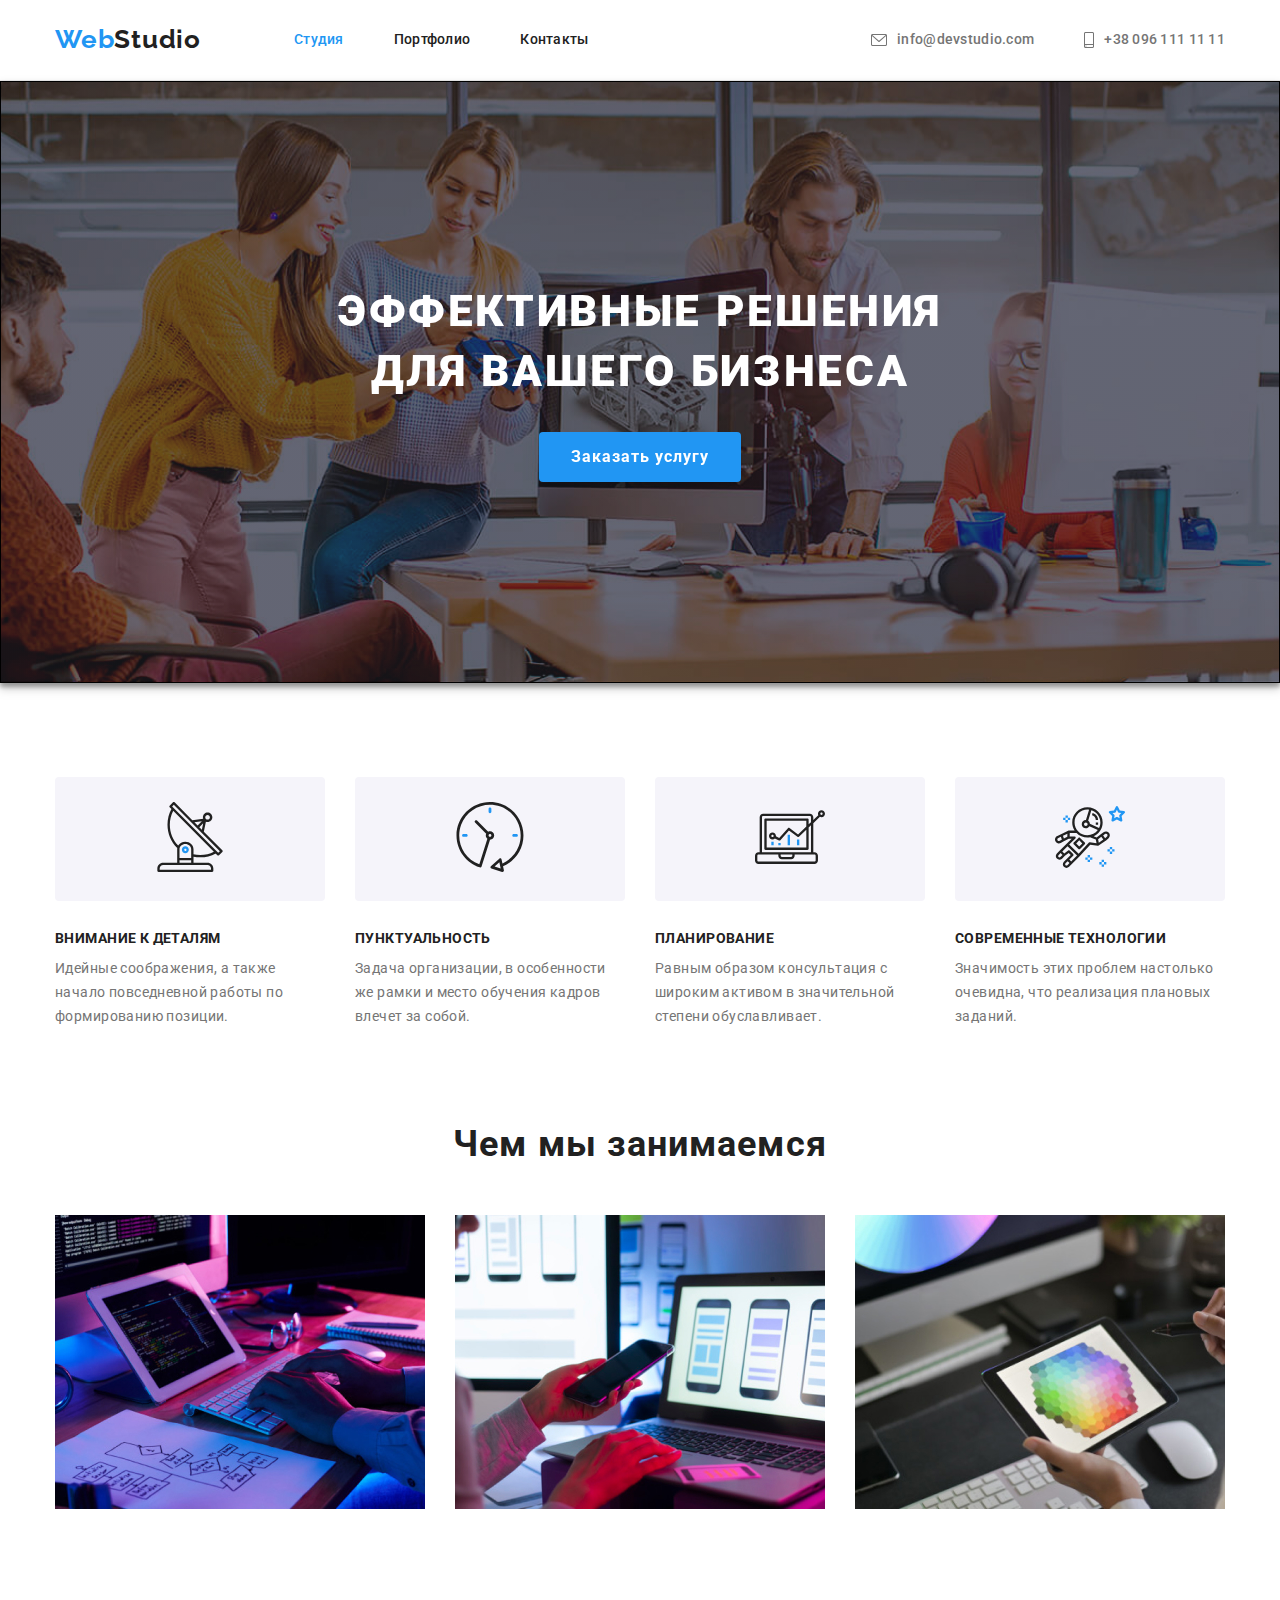
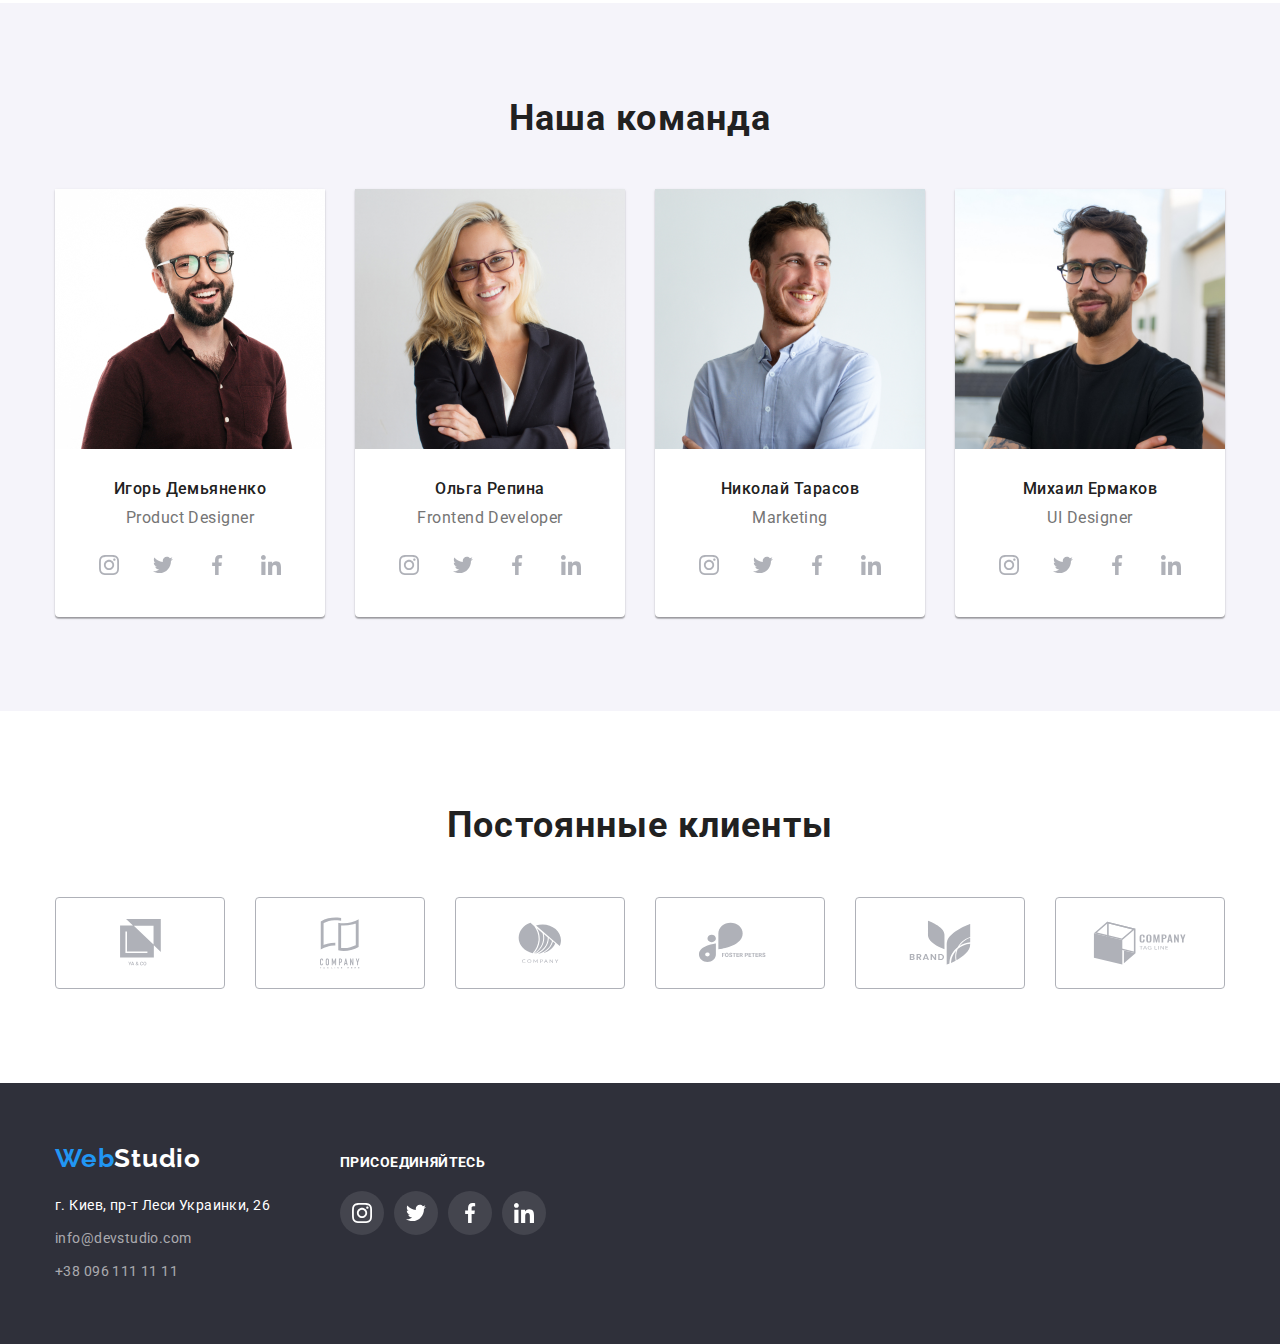
==== index.html @ 2148e3c1 "files from the previous hw" ====
<!DOCTYPE html>
<html lang="ru">
  <head>
    <meta charset="UTF-8" />
    <meta http-equiv="X-UA-Compatible" content="IE=edge" />
    <meta name="viewport" content="width=device-width, initial-scale=1.0" />
    <title>WebStudio</title>
    <link rel="preconnect" href="https://fonts.gstatic.com" />
    <link
      href="https://fonts.googleapis.com/css2?family=Raleway:wght@700&family=Roboto:wght@400;500;700;900&display=swap"
      rel="stylesheet"
    />
    <link
      rel="stylesheet"
      href="https://cdnjs.cloudflare.com/ajax/libs/modern-normalize/1.0.0/modern-normalize.min.css"
    />
    <link rel="stylesheet" href="./css/styles.css" />
  </head>
  <body>
    <!-- header -->
    <header class="page-header">
      <div class="container header-container">
        <a href="./index.html" class="logo">Web<span class="logo-span-header">Studio</span></a>
        <nav class="page-nav">
          <ul class="nav-list list">
            <li class="nav-list-item">
              <a href="./index.html" class="current-page nav-link link">Студия</a>
            </li>
            <li class="nav-list-item">
              <a href="./portfolio.html" class="nav-link link">Портфолио</a>
            </li>
            <li class="nav-list-item"><a href="" class="nav-link link">Контакты</a></li>
          </ul>
        </nav>
        <ul class="header-contacts-list list">
          <li class="header-contacts-list-item">
            <a href="mailto:info@devstudio.com" class="header-contacts-link link">
              <svg class="envelope-icon">
                <use href="./images/icons.svg#icon-envelope"></use>
              </svg>
              info@devstudio.com
            </a>
          </li>
          <li class="header-contacts-list-item">
            <a href="tel:+380961111111" class="header-contacts-link link">
              <svg class="smartphone-icon">
                <use href="./images/icons.svg#icon-smartphone"></use>
              </svg>
              +38 096 111 11 11
            </a>
          </li>
        </ul>
      </div>
    </header>
    <!-- header -->
    <main>
      <!-- HERO section -->
      <section class="hero section">
        <div class="container hero-container">
          <h1 class="hero-title">Эффективные решения для вашего бизнеса</h1>
          <button type="button" class="button hero-button">Заказать услугу</button>
        </div>
      </section>
      <!-- HERO section -->

      <!-- advantages section -->
      <section class="advantages-section section">
        <div class="container advantages-container">
          <h2 class="hidden">Преимущества</h2>
          <ul class="advantages-list list">
            <li class="advantages-list-item">
              <div class="advantages-svg-background">
                <svg class="antenna-icon">
                  <use href="./images/icons.svg#icon-antenna"></use>
                </svg>
              </div>
              <h3 class="advantages-title title">Внимание к деталям</h3>
              <p class="advantages-text text">
                Идейные соображения, а также начало повседневной работы по формированию позиции.
              </p>
            </li>
            <li class="advantages-list-item">
              <div class="advantages-svg-background">
                <svg class="clock-icon">
                  <use href="./images/icons.svg#icon-clock"></use>
                </svg>
              </div>
              <h3 class="advantages-title title">Пунктуальность</h3>
              <p class="advantages-text text">
                Задача организации, в особенности же рамки и место обучения кадров влечет за собой.
              </p>
            </li>
            <li class="advantages-list-item">
              <div class="advantages-svg-background">
                <svg class="diagram-icon">
                  <use href="./images/icons.svg#icon-diagram"></use>
                </svg>
              </div>
              <h3 class="advantages-title title">Планирование</h3>
              <p class="advantages-text text">
                Равным образом консультация с широким активом в значительной степени обуславливает.
              </p>
            </li>
            <li class="advantages-list-item">
              <div class="advantages-svg-background">
                <svg class="astronaut-icon">
                  <use href="./images/icons.svg#icon-astronaut"></use>
                </svg>
              </div>
              <h3 class="advantages-title title">Современные технологии</h3>
              <p class="advantages-text text">
                Значимость этих проблем настолько очевидна, что реализация плановых заданий.
              </p>
            </li>
          </ul>
        </div>
      </section>
      <!-- advantages section -->

      <!-- what are we doing section -->
      <section class="what-are-we-doing-section section">
        <div class="container what-are-we-doing-container">
          <h2 class="what-are-we-doing-title title">Чем мы занимаемся</h2>
          <ul class="what-are-we-doing-list list">
            <li class="what-are-we-doing-list-item">
              <img src="./images/layout.jpg" alt="Разрабатываем макет" width="370" class="image" />
            </li>
            <li class="what-are-we-doing-list-item">
              <img src="./images/layout1.jpg" alt="Адаптируем макет" width="370" class="image" />
            </li>
            <li class="what-are-we-doing-list-item">
              <img src="./images/layout2.jpg" alt="Рисуем макет" width="370" class="image" />
            </li>
          </ul>
        </div>
      </section>
      <!-- what are we doing section -->

      <!-- our team section -->
      <section class="our-team-section section">
        <div class="container our-team-container">
          <h2 class="our-team-title title">Наша команда</h2>
          <ul class="our-team-list list">
            <li class="our-team-list-item">
              <img
                src="./images/ihor.jpg"
                alt="Член команды, Product Designer"
                width="270"
                class="img-team image"
              />

              <div class="our-team-text-container">
                <h3 class="our-team-second-title title">Игорь Демьяненко</h3>
                <p class="our-team-text text">Product Designer</p>
                <ul class="our-team-social-media-list list">
                  <li class="our-team-social-media-list-item">
                    <a href="" class="our-team-social-media-list-link link icon-container">
                      <svg class="our-team-social-media-list-item-icon">
                        <use href="./images/icons.svg#icon-instagram"></use>
                      </svg>
                    </a>
                  </li>
                  <li class="our-team-social-media-list-item">
                    <a href="" class="our-team-social-media-list-link link icon-container">
                      <svg class="our-team-social-media-list-item-icon">
                        <use href="./images/icons.svg#icon-twitter"></use>
                      </svg>
                    </a>
                  </li>
                  <li class="our-team-social-media-list-item">
                    <a href="" class="our-team-social-media-list-link link icon-container">
                      <svg class="our-team-social-media-list-item-icon">
                        <use href="./images/icons.svg#icon-facebook"></use>
                      </svg>
                    </a>
                  </li>
                  <li class="our-team-social-media-list-item">
                    <a href="" class="our-team-social-media-list-link link icon-container">
                      <svg class="our-team-social-media-list-item-icon">
                        <use href="./images/icons.svg#icon-linkedin"></use>
                      </svg>
                    </a>
                  </li>
                </ul>
              </div>
            </li>
            <li class="our-team-list-item">
              <img
                src="./images/olga.jpg"
                alt="Член команды, FrontEnd Developer"
                width="270"
                class="img-team image"
              />

              <div class="our-team-text-container">
                <h3 class="our-team-second-title title">Ольга Репина</h3>
                <p class="our-team-text text">Frontend Developer</p>
                <ul class="our-team-social-media-list list">
                  <li class="our-team-social-media-list-item">
                    <a href="" class="our-team-social-media-list-link link icon-container">
                      <svg class="our-team-social-media-list-item-icon">
                        <use href="./images/icons.svg#icon-instagram"></use>
                      </svg>
                    </a>
                  </li>
                  <li class="our-team-social-media-list-item">
                    <a href="" class="our-team-social-media-list-link link icon-container">
                      <svg class="our-team-social-media-list-item-icon">
                        <use href="./images/icons.svg#icon-twitter"></use>
                      </svg>
                    </a>
                  </li>
                  <li class="our-team-social-media-list-item">
                    <a href="" class="our-team-social-media-list-link link icon-container">
                      <svg class="our-team-social-media-list-item-icon">
                        <use href="./images/icons.svg#icon-facebook"></use>
                      </svg>
                    </a>
                  </li>
                  <li class="our-team-social-media-list-item">
                    <a href="" class="our-team-social-media-list-link link icon-container">
                      <svg class="our-team-social-media-list-item-icon">
                        <use href="./images/icons.svg#icon-linkedin"></use>
                      </svg>
                    </a>
                  </li>
                </ul>
              </div>
            </li>
            <li class="our-team-list-item">
              <img
                src="./images/nikolay.jpg"
                alt="Член команды, Marketing"
                width="270"
                class="img-team image"
              />

              <div class="our-team-text-container">
                <h3 class="our-team-second-title title">Николай Тарасов</h3>
                <p class="our-team-text text">Marketing</p>
                <ul class="our-team-social-media-list list">
                  <li class="our-team-social-media-list-item">
                    <a href="" class="our-team-social-media-list-link link icon-container">
                      <svg class="our-team-social-media-list-item-icon">
                        <use href="./images/icons.svg#icon-instagram"></use>
                      </svg>
                    </a>
                  </li>
                  <li class="our-team-social-media-list-item">
                    <a href="" class="our-team-social-media-list-link link icon-container">
                      <svg class="our-team-social-media-list-item-icon">
                        <use href="./images/icons.svg#icon-twitter"></use>
                      </svg>
                    </a>
                  </li>
                  <li class="our-team-social-media-list-item">
                    <a href="" class="our-team-social-media-list-link link icon-container">
                      <svg class="our-team-social-media-list-item-icon">
                        <use href="./images/icons.svg#icon-facebook"></use>
                      </svg>
                    </a>
                  </li>
                  <li class="our-team-social-media-list-item">
                    <a href="" class="our-team-social-media-list-link link icon-container">
                      <svg class="our-team-social-media-list-item-icon">
                        <use href="./images/icons.svg#icon-linkedin"></use>
                      </svg>
                    </a>
                  </li>
                </ul>
              </div>
            </li>
            <li class="our-team-list-item">
              <img
                src="./images/michael.jpg"
                alt="Член команды, UI Designer"
                width="270"
                class="img-team image"
              />

              <div class="our-team-text-container">
                <h3 class="our-team-second-title title">Михаил Ермаков</h3>
                <p class="our-team-text text">UI Designer</p>
                <ul class="our-team-social-media-list list">
                  <li class="our-team-social-media-list-item">
                    <a href="" class="our-team-social-media-list-link link icon-container">
                      <svg class="our-team-social-media-list-item-icon">
                        <use href="./images/icons.svg#icon-instagram"></use>
                      </svg>
                    </a>
                  </li>
                  <li class="our-team-social-media-list-item">
                    <a href="" class="our-team-social-media-list-link link icon-container">
                      <svg class="our-team-social-media-list-item-icon">
                        <use href="./images/icons.svg#icon-twitter"></use>
                      </svg>
                    </a>
                  </li>
                  <li class="our-team-social-media-list-item">
                    <a href="" class="our-team-social-media-list-link link icon-container">
                      <svg class="our-team-social-media-list-item-icon">
                        <use href="./images/icons.svg#icon-facebook"></use>
                      </svg>
                    </a>
                  </li>
                  <li class="our-team-social-media-list-item">
                    <a href="" class="our-team-social-media-list-link link icon-container">
                      <svg class="our-team-social-media-list-item-icon">
                        <use href="./images/icons.svg#icon-linkedin"></use>
                      </svg>
                    </a>
                  </li>
                </ul>
              </div>
            </li>
          </ul>
        </div>
      </section>

      <section class="clients-section section">
        <div class="clients-section-container container">
          <h2 class="clients-title title">Постоянные клиенты</h2>
          <ul class="clients-list list">
            <li class="clients-list-item">
              <a href="" class="clients-list-item-link client-icon-container">
                <svg class="client-icon client1">
                  <use href="./images/icons.svg#icon-client1"></use>
                </svg>
              </a>
            </li>
            <li class="clients-list-item">
              <a href="" class="clients-list-item-link client-icon-container">
                <svg class="client-icon client2">
                  <use href="./images/icons.svg#icon-client2"></use>
                </svg>
              </a>
            </li>
            <li class="clients-list-item">
              <a href="" class="clients-list-item-link client-icon-container">
                <svg class="client-icon client3">
                  <use href="./images/icons.svg#icon-client3"></use>
                </svg>
              </a>
            </li>
            <li class="clients-list-item">
              <a href="" class="clients-list-item-link client-icon-container">
                <svg class="client-icon client4">
                  <use href="./images/icons.svg#icon-client4"></use>
                </svg>
              </a>
            </li>
            <li class="clients-list-item">
              <a href="" class="clients-list-item-link client-icon-container">
                <svg class="client-icon client5">
                  <use href="./images/icons.svg#icon-client5"></use>
                </svg>
              </a>
            </li>
            <li class="clients-list-item">
              <a href="" class="clients-list-item-link client-icon-container">
                <svg class="client-icon client6">
                  <use href="./images/icons.svg#icon-client6"></use>
                </svg>
              </a>
            </li>
          </ul>
        </div>
      </section>
      <!-- our team section -->
    </main>
    <!-- footer -->
    <footer class="page-footer">
      <div class="container footer-container">
        <div class="address-container">
          <a href="./index.html" class="logo">Web<span class="footer-logo">Studio</span></a>
          <address class="page-address">
            <p class="address-text text">г. Киев, пр-т Леси Украинки, 26</p>
            <ul class="address-list list">
              <li class="address-list-item">
                <a href="mailto:info@devstudio.com" class="address-link link">info@devstudio.com</a>
              </li>
              <li class="address-list-item">
                <a href="tel:+380961111111" class="address-link link">+38 096 111 11 11</a>
              </li>
            </ul>
          </address>
        </div>
        <div>
          <section class="social-media-section section">
            <p class="social-media-section-text text">присоединяйтесь</p>
            <ul class="social-media-list list">
              <li class="social-media-list-item">
                <a href="" class="social-media-list-item-link">
                  <svg class="social-media-icon">
                    <use href="./images/icons.svg#icon-instagram"></use>
                  </svg>
                </a>
              </li>
              <li class="social-media-list-item">
                <a href="" class="social-media-list-item-link">
                  <svg class="social-media-icon">
                    <use href="./images/icons.svg#icon-twitter"></use>
                  </svg>
                </a>
              </li>
              <li class="social-media-list-item">
                <a href="" class="social-media-list-item-link">
                  <svg class="social-media-icon">
                    <use href="./images/icons.svg#icon-facebook"></use>
                  </svg>
                </a>
              </li>
              <li class="social-media-list-item">
                <a href="" class="social-media-list-item-link">
                  <svg class="social-media-icon">
                    <use href="./images/icons.svg#icon-linkedin"></use>
                  </svg>
                </a>
              </li>
            </ul>
          </section>
        </div>
      </div>
    </footer>
    <!-- footer -->
  </body>
</html>
---- css/styles.css ----
:root {
  --main-active-color: #2196f3;
  --background-color: #ffffff;
  --title-color: #212121;
  --hero-background-color: #2f303a;
  --text-color: #757575;
  --transparent-white-color: rgba(255, 255, 255, 0.6);
  --white-buttons-color: #f5f4fa;
  --header-border: #ECECEC;
  --portfolio-item-border: #EEEEEE;
  --social-meadia-logo: #afb1b8;
}

/* body styles */
body {
  background-color: var(--background-color);
  font-family: Roboto, sans-serif;
  font-style: normal;
}

ul {
  margin: 0;
  padding: 0;
}
/* body styles */

/* HIDDEN */
.hidden {
  color: transparent;

  font-size: 0px;
  line-height: 0;
}
/* HIDDEN */

/* container */
.container {
  width: 1200px;
  padding-left: 15px;
  padding-right: 15px;
  margin-left: auto;
  margin-right: auto;
}
/* container */

/* section defolt top and bootom paddings */
.section {
  padding-top: 94px;
  padding-bottom: 94px;
}
/* section defolt top and bootom paddings */

/* add text and title defolt styles */
.title {
  font-weight: 700;
  font-size: 14px;
  line-height: 1.14;
  letter-spacing: 0.03em;

  color: var(--title-color);
}

.text {
  font-weight: 400;
  font-size: 14px;
  line-height: 1.71;
  letter-spacing: 0.03em;

  color: var(--text-color);
}
/* add text and title defolt styles */

/* add button defolt button styles */
.button {
  cursor: pointer;
  border: 0px;

  font-weight: 500;
  font-size: 16px;
  line-height: 1.62;
  text-align: center;
  letter-spacing: 0.03em; 
  white-space: nowrap;

  color: var(--title-color);
  background-color: var(--white-buttons-color);
  
  padding: 6px 22px;
  border-radius: 4px;
}

.button:hover, .button:focus {
  color: var(--background-color);
  background-color: var(--main-active-color);
}

.current-button {
  color: var(--background-color);
  background-color: var(--main-active-color);
}
/* add button defolt button styles */

/* delete styles for links and lists */
.link {
  text-decoration: none;
  color: var(--title-color);
}

.list {
  list-style: none;
}
/* delete styles for links and lists */

.image {
  display: block;
}

/* add my own defolt link styles */
.link:hover,
.link:focus {
  color: var(--main-active-color);
}
/* add my own defolt link styles */

/* header */
.page-header {
  border-bottom: 1px solid var(--header-border);
}

.header-container {
  display: flex;
  align-items: center;
}

.logo {
  color: var(--main-active-color);

  font-family: Raleway;
  font-weight: 700;
  font-size: 26px;
  line-height: 1.19;
  letter-spacing: 0.03em;
  text-decoration: none;

  padding-top: 24px;
  padding-bottom: 25px;
  margin-right: 93px;
}

.logo-span-header {
  color: var(--title-color);
}

.page-nav {
  margin-right: auto;
}

.nav-list {
  display: flex;
  padding: 0;
  margin-top: 0;
  margin-bottom: 0;
}

.current-page.nav-link {
  color: var(--main-active-color);
}

.nav-link {
  font-weight: 500;
  font-size: 14px;
  line-height: 1.14;
  letter-spacing: 0.02em;

  color: var(--title-color);

  display: block;
  padding-top: 32px;
  padding-bottom: 32px;
}

.nav-list-item:not(:last-child) {
  margin-right: 50px;
}

.header-contacts-list {
  display: flex;
  padding-left: 0;
  margin-top: 0;
  margin-bottom: 0;
}

.header-contacts-list-item:not(:last-child) {
  margin-right: 50px;
}

.header-contacts-link {
  font-weight: 500;
  font-size: 14px;
  line-height: 1.14;
  letter-spacing: 0.02em;

  color: var(--text-color);

  display: flex;
  align-items: center;
  padding-top: 32px;
  padding-bottom: 32px;
}

.envelope-icon {
  fill: currentColor;

  display: block;
  width: 16px;
  height: 12px;
  margin-right: 10px;
}

.smartphone-icon {
  fill: currentColor;

  width: 10px;
  height: 16px;
  margin-right: 10px;
}


/* header */

/* main studio(index)*/
  /* main studio(index)*/
    /* main studio(index)*/

/* hero section */
.hero {
  border: 1px solid #000000;
  box-shadow: 0px 4px 4px rgba(0, 0, 0, 0.25);
  filter: drop-shadow(0px 4px 4px rgba(0, 0, 0, 0.25));

  /* background-image: ; */
  background-image: linear-gradient(to right, 
  rgba(47, 48, 58, 0.4), 
  rgba(47, 48, 58, 0.4)), 
  url("../images/hero1.jpg");
  background-repeat: no-repeat;
  max-width: 1600px;
  background-position: center;
  background-size: cover;

  background-color: var(--hero-background-color);
  
  padding-top: 200px;
  padding-bottom: 200px;
  margin: 0 auto;

  
}

.hero-container {
  text-align: center;
  /* background-color: var(--hero-background-color); */

} 

.hero-title {
  font-weight: 900;
  font-size: 44px;
  line-height: 1.36;
  letter-spacing: 0.06em;
  text-transform: uppercase;
  text-align: center;

  color: var(--background-color);

  margin-left: auto;
  margin-right: auto;
  margin-bottom: 30px;
  margin-top: 0;
  display: block;
  width: 696px;
 
}

.hero-button {
  font-family: Roboto;
  font-style: normal;
  font-weight: 700;
  font-size: 16px;
  line-height: 1.87;
  letter-spacing: 0.06em;
  text-align: center;

  color: var(--background-color);
  background-color: var(--main-active-color);

  display: block;
  padding: 10px 32px; 
  border-radius: 4px;
  box-shadow: 0px 4px 4px rgba(0, 0, 0, 0.15);
  margin: 0 auto;
}
/* hero section */

/* advantages section */

.advantages-list {
  display: flex;
  padding-left: 0;
  margin-top: 0;
  margin-bottom: 0;
}

.advantages-list-item:not(:last-child) {
  margin-right: 30px;
}

.advantages-svg-background {
  background-color: var(--white-buttons-color);
  border-radius: 4px;
  padding: 25px 100px;
  margin-bottom: 30px;
}

.antenna-icon {
  width: 70px;
  height: 70px;
}

.clock-icon {
  width: 70px;
  height: 70px;
}

.diagram-icon {
  width: 70px;
  height: 70px;
}

.astronaut-icon {
  width: 70px;
  height: 70px;
}

.advantages-title {
  text-transform: uppercase;
  margin-top: 0;
  margin-bottom: 10px;
}

.advantages-text {
  margin-top: 0;
  margin-bottom: 0;
}
/* advantages section */

/* what are we doing section */
.what-are-we-doing-section {
  padding-top: 0;
}

.what-are-we-doing-title {
  font-size: 36px;
  line-height: 1.17;
  text-align: center;

  margin-top: 0;
  margin-bottom: 50px;
}

.what-are-we-doing-list {
  display: flex;
  padding-left: 0;
}

.what-are-we-doing-list-item:not(:last-child) {
  margin-right: 30px;
}
/* what are we doing section */

/* our team section */
.our-team-section {
  background-color: var(--white-buttons-color);

}

.our-team-title {
  font-size: 36px;
  line-height: 1.17;
  text-align: center;
  margin-top: 0;
  margin-bottom: 50px;
}

.our-team-list {
  display: flex;
}

.our-team-social-media-list {
  display: flex;
}

.our-team-list-item {
  background: var(--background-color);

  box-shadow: 0px 1px 3px rgba(0, 0, 0, 0.12), 0px 1px 1px rgba(0, 0, 0, 0.14), 0px 2px 1px rgba(0, 0, 0, 0.2);
  border-radius: 0px 0px 4px 4px; 

  padding-top: 0;
  /* padding-right: 32px;
  padding-bottom: 30px;
  padding-left: 32px; */
}

.our-team-list-item:not(:last-child) {
  margin-right: 30px;
}

.our-team-social-media-list-item:not(:last-child) {
    margin-right: 10px;
}

.our-team-second-title {
  font-weight: 500;
  font-size: 16px;
  line-height: 1.19;
  text-align: center;

  margin-top: 0;
  margin-bottom: 10px;
}

.our-team-text {
  font-size: 16px;
  line-height: 1.19;
  text-align: center;

  margin-top: 0;
  margin-bottom: 16px;
}

.our-team-social-media-list-link {
  width: 44px;
  height: 44px;
}

.our-team-social-media-list-link {
  border-radius: 50%;
}

.icon-container {
  display: flex;
  justify-content: center;
  align-items: center;
}

.our-team-social-media-list-item-icon {
  width: 20px;
  height: 20px;
  fill: var(--social-meadia-logo);
}

.our-team-text-container {
  padding-top: 30px;
  padding-right: 32px;
  padding-bottom: 30px;
  padding-left: 32px;
}

.our-team-social-media-list-link:hover, 
.our-team-social-media-list-link:focus {
  background-color: var(--main-active-color);
  border-radius: 50%;
}

.our-team-social-media-list-link:hover .our-team-social-media-list-item-icon,
.our-team-social-media-list-link:focus .our-team-social-media-list-item-icon{
  fill: var(--background-color);
}
/* our team section */

/* clients section */

.clients-title {
  text-align: center;
  font-size: 36px;
  line-height: 1.16;

  margin-top: 0;
  margin-bottom: 50px;
}

.clients-list {
  display: flex;
  justify-content: center;
}

.clients-list-item:not(:last-child) {
  margin-right: 30px;
}


.clients-list-item-link {
border: 1px solid var(--social-meadia-logo);
border-radius: 4px;
}

.clients-list-item-link:hover,
.clients-list-item-link:focus {
  border-color: var(--main-active-color);
}

.client-icon-container {
  display: flex;
  justify-content: center;
  align-items: center;

  width: 170px;
  height: 92px;
}

.client-icon {
  fill: var(--social-meadia-logo);
}

.client1 {
  width: 41px;
  height: 46.7px;
}

.client2 {
  width: 40px;
  height: 52px;
}

.client3 {
  width: 43.46px;
  height: 41.18px;
}

.client4 {
  width: 84.44px;
  height: 40.62px;
}

.client5 {
  width: 62.54px;
  height: 45.43px;
}

.client6 {
  width: 93.79px;
  height: 43.93px;
}

.clients-list-item-link:hover .client-icon,
.clients-list-item-link:focus .client-icon{
  fill: var(--main-active-color);
}

/* clients section */

    /* main studio(index)*/
  /* main studio(index)*/
/* main studio(index)*/

/* main portfolio */
  /* main portfolio */
    /* main portfolio */

/* portfolio section */
.filter-buttons {
  display: flex;
  justify-content: center;

  padding-left: 0;
  margin-top: 0;
  margin-bottom: 50px;
}

.current-button {
  box-shadow: 0px 3px 1px rgba(0, 0, 0, 0.1), 0px 1px 2px rgba(0, 0, 0, 0.08), 0px 2px 2px rgba(0, 0, 0, 0.12);
  border-radius: 4px;
}

.filter-buttons .button:hover,
.filter-buttons .button:focus {
  box-shadow: 0px 3px 1px rgba(0, 0, 0, 0.1), 0px 1px 2px rgba(0, 0, 0, 0.08), 0px 2px 2px rgba(0, 0, 0, 0.12);
  border-radius: 4px;
}

.filter-buttons-item:not(:last-child) {
  margin-right: 8px;
}

.portfolio-list {
  display: flex;
  flex-wrap: wrap;
  padding-left: 0;
  margin-top: 0;
  margin-bottom: -30px;
  margin-right: -30px;
}

.portfolio-list-item {
  margin-bottom: 30px;
}

.portfolio-list-item:not(:nth-child(3n)) {
  margin-right: 30px;
}

.portfolio-list-item:nth-last-child(-n + 3) {
  margin-bottom: 0;
}

.portfolio-list-link:hover .card-wrapper,
.portfolio-list-link:focus .card-wrapper{
  box-shadow: 0px 1px 1px rgba(0, 0, 0, 0.12), 0px 4px 4px rgba(0, 0, 0, 0.06), 1px 4px 6px rgba(0, 0, 0, 0.16);
}

.text-wrapper {
  border-color: var(--portfolio-item-border);
  border-style: solid;
  border-left-width: 1px;
  border-right-width: 1px;
  border-bottom-width: 1px;
  border-top-width: 0;

  padding-top: 20px;
  padding-right: 24px;
  padding-bottom: 20px;
  padding-left: 24px;
}
.portfolio-title {
  font-size: 18px;
  line-height: 2.0;
  letter-spacing: 0.06em;
  
  margin-top: 0;
  margin-bottom: 4px;
}

.portfolio-text {
  font-size: 16px;
  line-height: 1.87;

  margin-top: 0;
  margin-bottom: 0;
}
/* portfolio section */

    /* main portfolio */
  /* main portfolio */
/* main portfolio */

/* footer */

/* .footer-container {
  padding-top: 60px;
  padding-bottom: 60px;
} */

.footer-container {
  display: flex;
  align-items: baseline;
}

.address-container {
  margin-right: 70px;
}

.footer-container .logo {
  display: block;
  padding-top: 0;
  padding-bottom: 0;
  margin-right: 0;
  margin-bottom: 20px;
}
.page-footer {
  background-color: var(--hero-background-color);
  padding-top: 60px;
  padding-bottom: 60px;
}
.footer-logo {
  color: var(--background-color);
}

.address-text {
  font-style: normal;

  color: var(--background-color);

  margin-top: 0;
  margin-bottom: 9px;
}

.address-list {
  margin-top: 0;
  margin-bottom: 0;
  padding-left: 0;
}

.address-list-item:not(:last-child) {
  margin-bottom: 9px;
}

.address-link {
  font-weight: 400;
  font-style: normal;
  font-size: 14px;
  line-height: 1.71;
  letter-spacing: 0.03em;

  color: var(--transparent-white-color);
}

.address-list:last-child {
  display: block;
}

.social-media-section {
  padding-top: 0;
  padding-bottom: 0;
}

.social-media-section-text {
text-transform: uppercase;
font-weight: 700;
font-size: 14px;
line-height: 1.14;

color: var(--background-color);

margin-top: 0;
margin-bottom: 20px;
} 

.social-media-list {
  display: flex;
}

.social-media-list-item {
  margin-right: 10px;
}

.social-media-list-item-link {
  display: flex;
  justify-content: center;
  align-items: center;
  
  border-radius: 50%;
  width: 44px;
  height: 44px;

  background: rgba(255, 255, 255, 0.1);
}

.social-media-list-item-link:hover,
.social-media-list-item-link:focus {
  background-color: var(--main-active-color);
}

.social-media-icon {
  width: 20px;
  height: 20px;

  fill: var(--background-color);
}
/* footer */
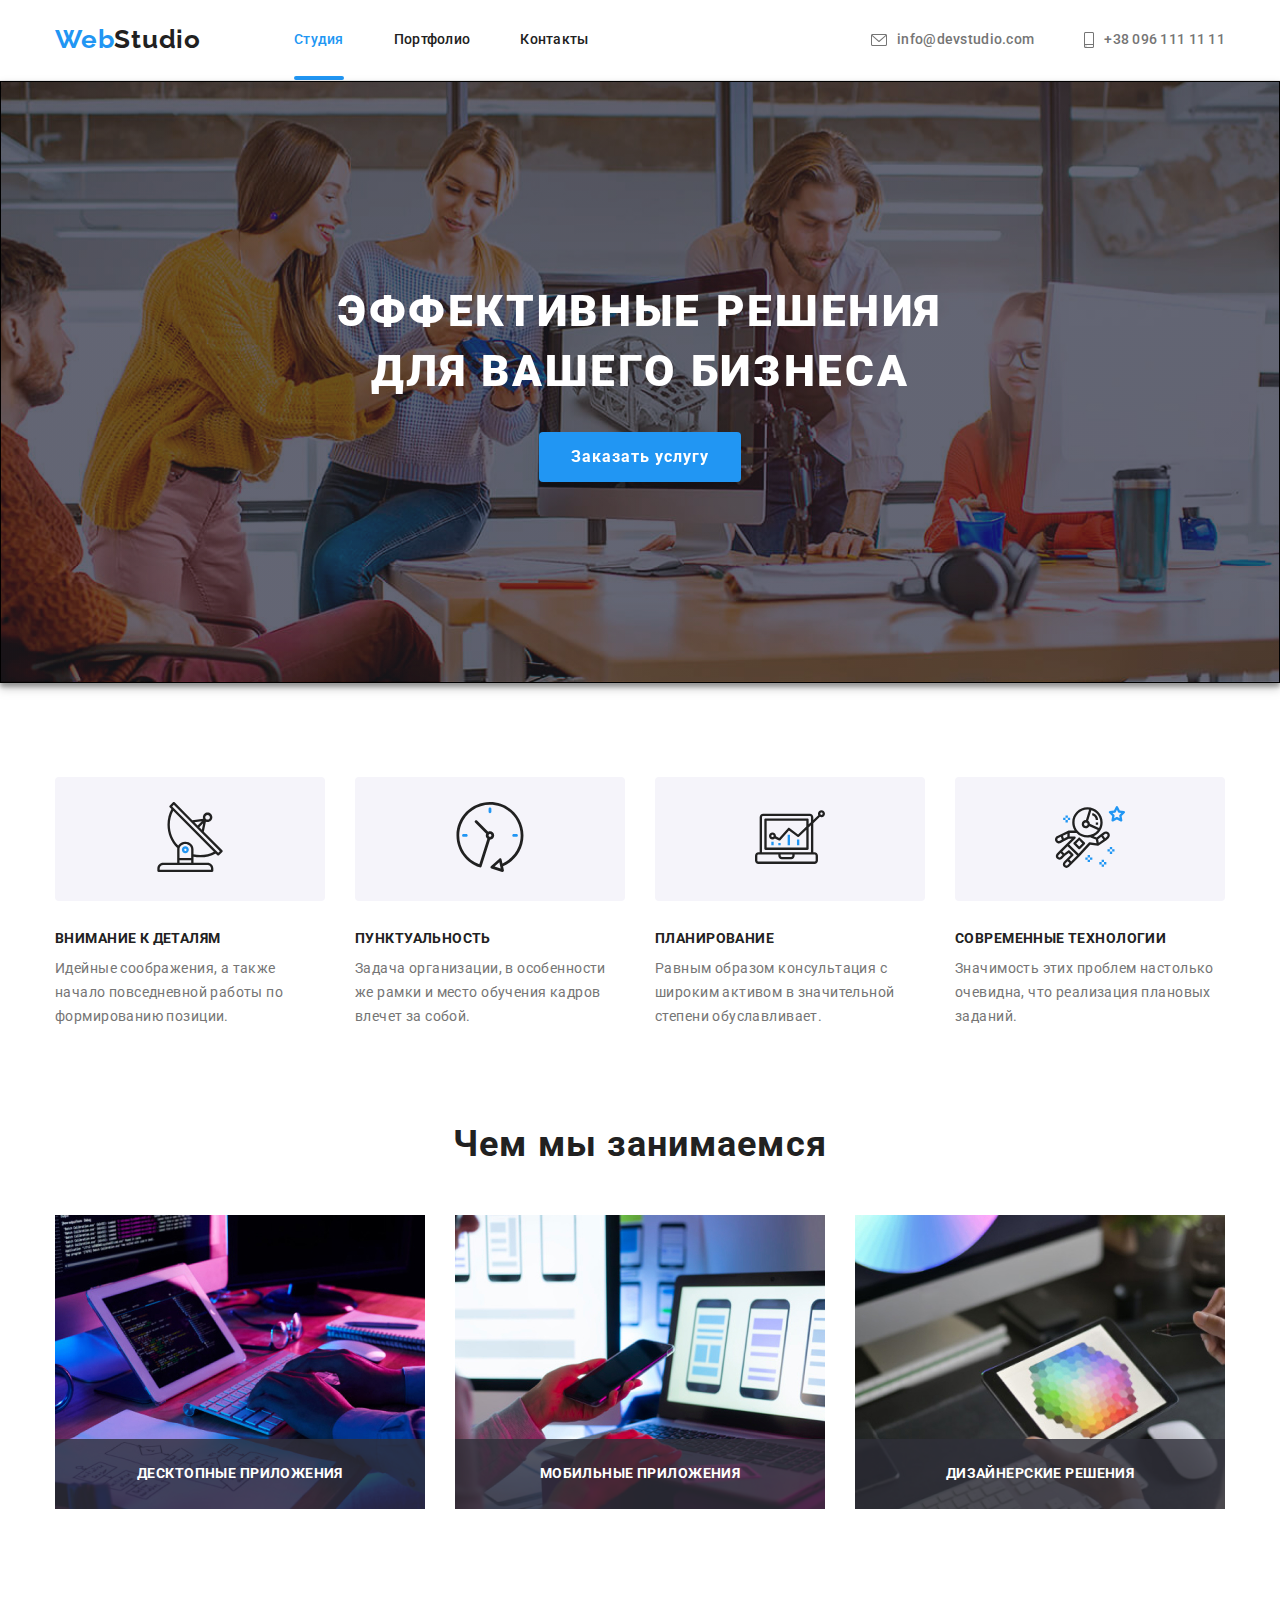
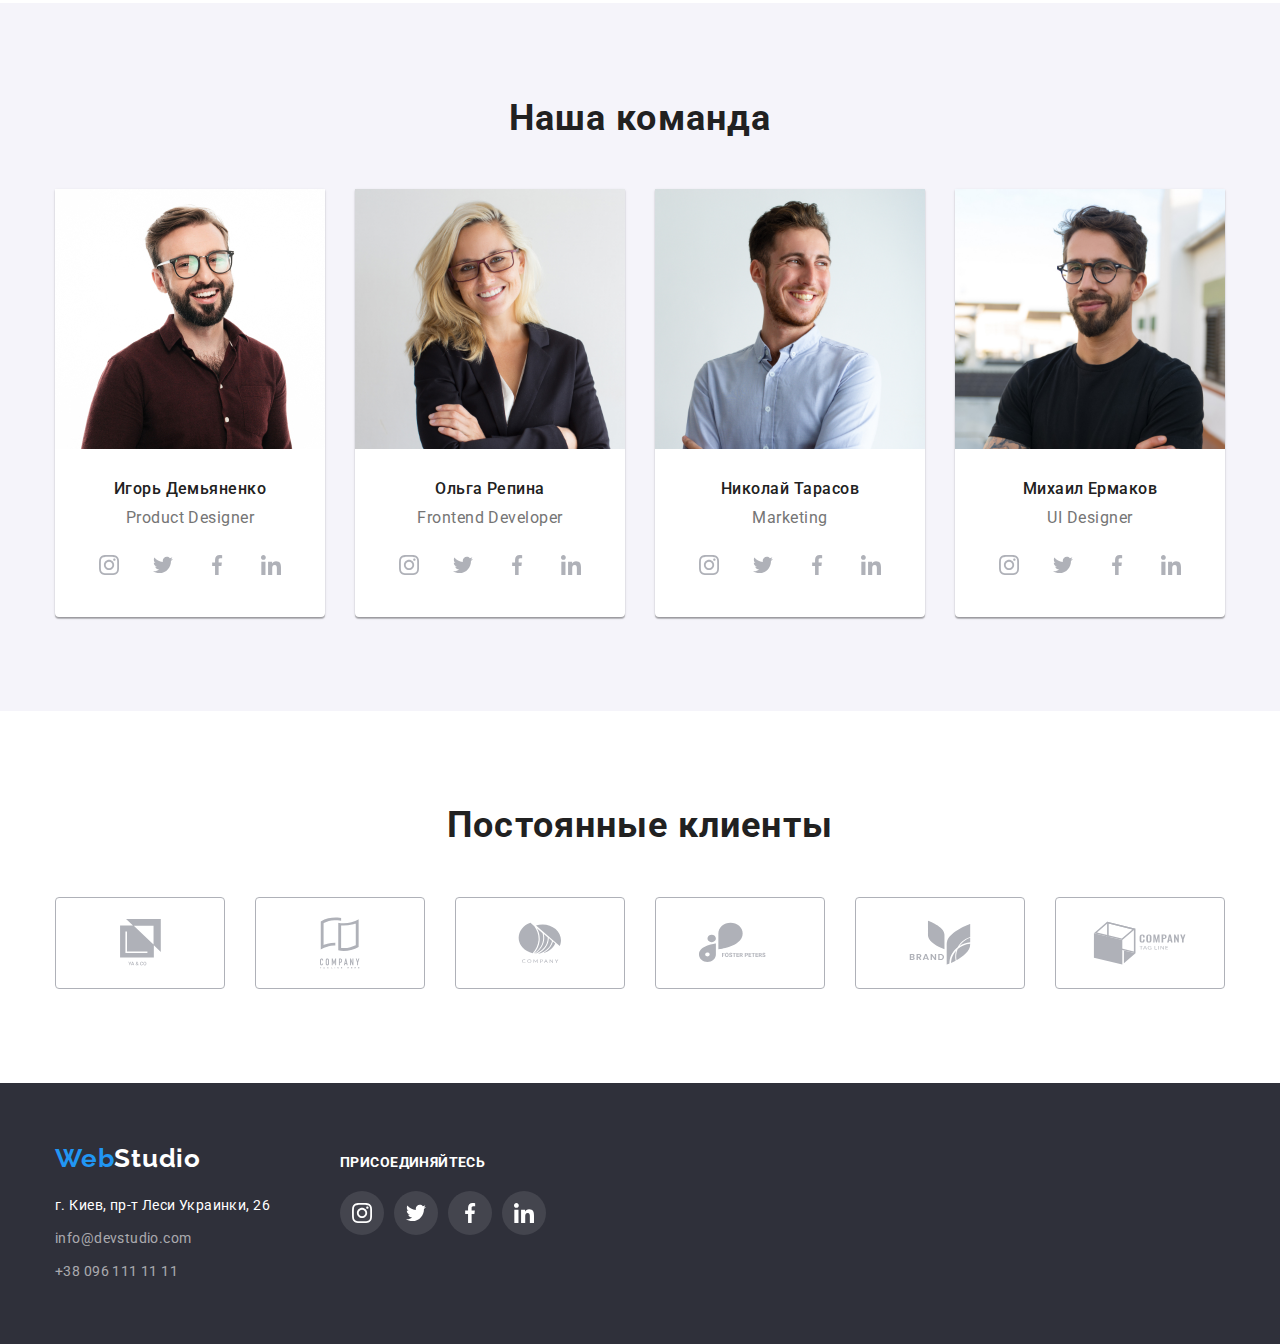
==== commit 5f7ca8c9: "without animation" ====
--- a/index.html
+++ b/index.html
@@ -123,13 +123,27 @@
           <h2 class="what-are-we-doing-title title">Чем мы занимаемся</h2>
           <ul class="what-are-we-doing-list list">
             <li class="what-are-we-doing-list-item">
-              <img src="./images/layout.jpg" alt="Разрабатываем макет" width="370" class="image" />
+              <div class="img-wawd-container">
+                <img
+                  src="./images/layout.jpg"
+                  alt="Разрабатываем макет"
+                  width="370"
+                  class="image"
+                />
+                <p class="wawd-text text">Десктопные приложения</p>
+              </div>
             </li>
             <li class="what-are-we-doing-list-item">
-              <img src="./images/layout1.jpg" alt="Адаптируем макет" width="370" class="image" />
+              <div class="img-wawd-container">
+                <img src="./images/layout1.jpg" alt="Адаптируем макет" width="370" class="image" />
+                 <p class="wawd-text text">Мобильные приложения</p>
+              </div>
             </li>
             <li class="what-are-we-doing-list-item">
-              <img src="./images/layout2.jpg" alt="Рисуем макет" width="370" class="image" />
+              <div class="img-wawd-container">
+                <img src="./images/layout2.jpg" alt="Рисуем макет" width="370" class="image" />
+                 <p class="wawd-text text">Дизайнерские решения</p>
+              </div>
             </li>
           </ul>
         </div>
--- a/css/styles.css
+++ b/css/styles.css
@@ -9,6 +9,8 @@
   --header-border: #ECECEC;
   --portfolio-item-border: #EEEEEE;
   --social-meadia-logo: #afb1b8;
+  --wawd-text-color: rgba(47, 48, 58, 0.8);
+  --card-overlay-color: rgba(33, 150, 243, 0.9);
 }
 
 /* body styles */
@@ -164,6 +166,24 @@
 
 .current-page.nav-link {
   color: var(--main-active-color);
+}
+
+.current-page {
+  position: relative;
+}
+
+.current-page::after {
+  content: '';
+
+  position: absolute;
+
+  border: 2px solid var(--main-active-color);
+  border-radius: 2px;
+  background-color: var(--main-active-color);
+
+  bottom: 0;
+  left: 0;
+  width: 100%;
 }
 
 .nav-link {
@@ -376,6 +396,35 @@
 .what-are-we-doing-list-item:not(:last-child) {
   margin-right: 30px;
 }
+
+.img-wawd-container {
+  position: relative;
+}
+
+.wawd-text {
+font-weight: 700;
+line-height: 1.14;
+text-align: center;
+text-transform: uppercase;
+
+margin: 0;
+
+position: absolute;
+
+bottom: 0;
+left: 0;
+
+width: 100%;
+height: 70px;
+
+display: flex;
+align-items: center;
+justify-content: center;
+
+color: var(--background-color);
+background-color: var(--wawd-text-color);
+}
+
 /* what are we doing section */
 
 /* our team section */
@@ -614,10 +663,53 @@
   margin-bottom: 0;
 }
 
+
 .portfolio-list-link:hover .card-wrapper,
 .portfolio-list-link:focus .card-wrapper{
   box-shadow: 0px 1px 1px rgba(0, 0, 0, 0.12), 0px 4px 4px rgba(0, 0, 0, 0.06), 1px 4px 6px rgba(0, 0, 0, 0.16);
 }
+
+.img-portfolio-container {
+  position: relative;
+}
+
+.img-portfolio-container::before {
+  content: '';
+  display: block;
+  position: absolute;
+  width: 100%;
+  height: 100%;
+  background-color: var(--card-overlay-color);
+  opacity: 0;
+}
+
+.portfolio-list-link:hover .img-portfolio-container::before,
+.portfolio-list-link:focus .img-portfolio-container::before {
+  opacity: 1;
+}
+
+.portfolio-hover-text {
+  position: absolute;
+
+  bottom: 0;
+  left: 0;
+  
+  font-size: 18px;
+  line-height: 1.56;
+  text-align: center;
+  
+  width: 322px;
+  height: 168px;
+
+  margin: 0;
+
+  display: flex;
+  align-items: center;
+  justify-content: center;
+  
+  color: var(--background-color);
+}
+
 
 .text-wrapper {
   border-color: var(--portfolio-item-border);
